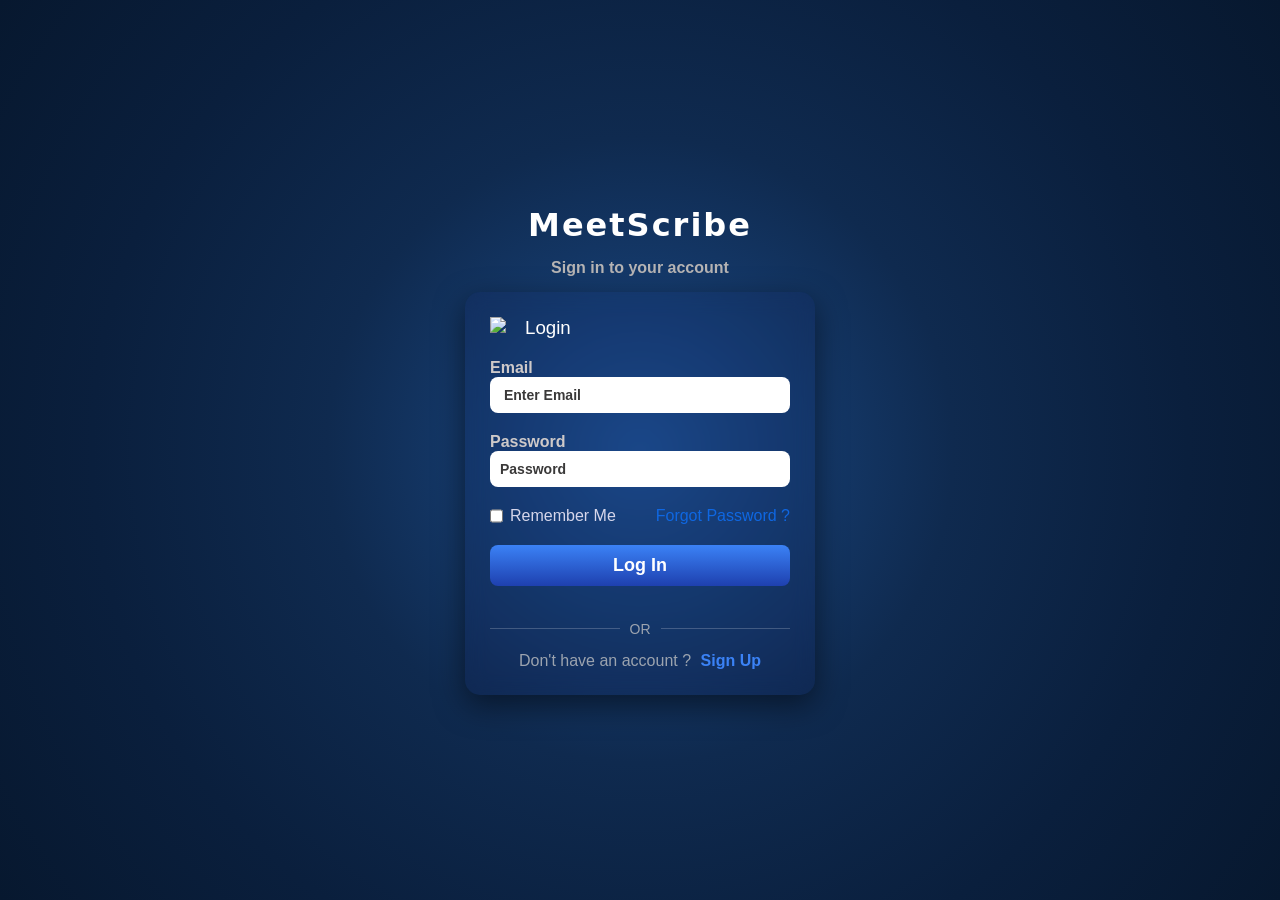
==== src/main/resources/static/Index.html @ 28a5c1a1 "Renamed" ====
<!DOCTYPE html>
<html lang="en">

<head>
    <meta charset="UTF-8">
    <meta name="viewport" content="width=device-width, initial-scale=1.0">
    <link rel="stylesheet" href="User_Authentication.css">
    <title>MeetScribe - Login</title>
</head>

<body>
    <div class="meetscribe">
        <div class="app-name">
            <!-- <img src="" alt="App Icon"> -->
            <h1>MeetScribe</h1>

        </div>
        <div class="sign-in">
            <p>Sign in to your account</p>
        </div>
        <div class="login-box">
            <div class="login">
                <img src="user.png" width="25px">
                <h3>Login</h3>
            </div>
            
            <div class="email">
                <label for="email">Email</label>
                <input type="email" id="email" class="inputs" placeholder=" Enter Email">

            </div>
            <div class="password">
                <label for="password">Password</label>
                <input type="password" id="pass" class="inputs" placeholder="Password">

            </div>
            <!-- <div class="Country">
                <label for="Country">Select Country</label>
                <select name="countyr" id="countries"><option value="country" id="country" class="inputs"> </option></select>
                

            </div> -->
            <div class="remember-forgot">
                <div class="remember-me">
                    <input type="checkbox">
                    <p>Remember Me</p>
                </div>
                <div class="forgot-pass">
                    <a href="#">Forgot Password ?</a>
                </div>
            </div>
            
            
            <div class="login-btn">
                <button id="login">Log In</button>
            </div>
            <div class="divider">
    <span>OR</span>
</div>
            <div class="signup">
                <p>Don't have an account ? <a href="Signup.html">Sign Up</a></p>
            </div>

        </div>

    </div>
<script src="User_Authentication.js"></script>
    
</body>

</html>
---- src/main/resources/static/User_Authentication.css ----
*{
    margin: 0;
    padding: 0;
    box-sizing: border-box;
    
    font-family: 'Segoe UI', sans-serif;
}
body{
    background: radial-gradient(circle at center,
    #1b4b8a 0%,
    #0f2a4f 40%,
    #0a1f3d 70%,
    #07182f 100%);

    display: flex;
    justify-content: center;
    align-items: center;
    height: 100vh;
}

.inputs{
   
  color: #000;              
  background-color: #fff; 
  caret-color: white;    

}
 ::placeholder{
    color: rgb(58, 57, 57);
    opacity: 1;
}
.app-name h1{
    text-align: center;
    margin-bottom: 15px;
    color: white;
    font-size: 32px;
    font-weight: 700;
    font-family:system-ui, -apple-system, BlinkMacSystemFont, 'Segoe UI', Roboto, Oxygen, Ubuntu, Cantarell, 'Open Sans', 'Helvetica Neue', sans-serif;
letter-spacing: 2px;
}
.meetscribe{
    width: 350px;
   
}

.sign-in p{
    margin-bottom: 15px;
    text-align: center;
    font-weight: 700;
    color: rgb(182, 180, 180);
}
.login-box {
    background: rgba(31, 9, 110, 0.05);
    padding: 25px;
    border-radius: 15px;
    backdrop-filter: blur(10px);
    box-shadow: 0 10px 30px rgba(0, 0, 0, 0.5);
}

.login{
    display: flex;
    gap: 10px;

    margin-bottom: 20px;

}
.login h3{
    color: white;
    font-weight: 500;
}

label{
    color: #cec9c9;
    font-weight: 600;
    
    
}
.email, .password{
    margin-bottom: 20px;
}

.inputs {
    width: 100%;
    padding: 10px;
    border-radius: 8px;
    border: none;
    outline: none;
    background: #ffffff;
    color: black;
    transition: 0.3s;
    font-size: 14px;
    font-weight: 600;
}
.remember-forgot{
    display: flex;
    justify-content: space-between;
}
.remember-me{
    display: flex;
gap: 7px;
margin-bottom: 20px;
}
.remember-me input{
    cursor: pointer;
}
.remember-me p{
    color: rgb(214, 214, 235);
    font-weight: 500;
}
.forgot-pass a{
    text-decoration: none;
    font-weight: 500;
    color: #0f67e2;
}
.login-btn button {
    width: 100%;
    padding: 10px;
    border-radius: 8px;
    border: none;
    background: linear-gradient(to bottom , #3b82f6, #1e40af);
    color: white;
    font-size: 18px;
    cursor: pointer;
    transition: 0.3s;
    font-weight: 600;
    margin-bottom: 20px;
}
.login-btn button:hover {
    background: linear-gradient(to bottom, #60a5fa,#2563eb);
    transform: translateY(-1px);
}
.signup{
    text-align: center;

}
.signup p{
    color: #9ca3af;
}
.signup p a{
    color: #3b82f6;
    text-decoration: none;
    margin-left: 5px;
    font-weight: 600;
}


.divider {
    display: flex;
    align-items: center;
    text-align: center;
    margin: 15px 0;
}
.Country{
    margin-bottom: 15px;
}

.divider::before,
.divider::after {
    content: '';
    flex: 1;
    border-bottom: 1px solid rgba(255, 255, 255, 0.2);
}

.divider span {
    margin: 0 10px;
    color: #9ca3af;
    font-size: 14px;
    font-weight: 500;
}

#countries {
    width: 100%;
    padding: 10px;
    border-radius: 8px;
    border: none;
    outline: none;
    background: #4d6ea5;
    color: white;
    font-size: 16px;
    font-weight: 600;
}
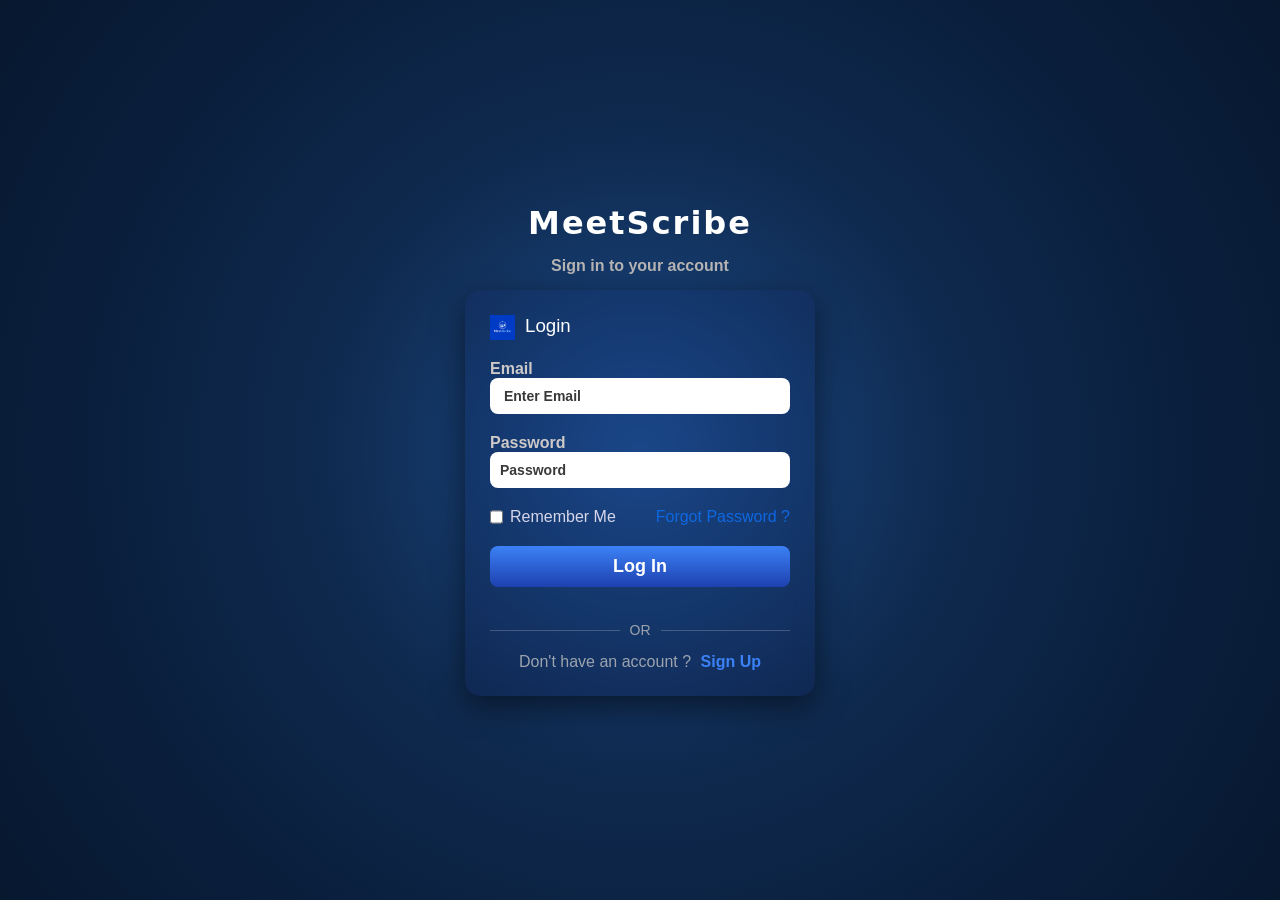
==== commit 55ebda86: "Groq transcription safe" ====
--- a/src/main/resources/static/Index.html
+++ b/src/main/resources/static/Index.html
@@ -20,10 +20,10 @@
         </div>
         <div class="login-box">
             <div class="login">
-                <img src="user.png" width="25px">
+                <img src="logo.png" width="25px">
                 <h3>Login</h3>
             </div>
-            
+
             <div class="email">
                 <label for="email">Email</label>
                 <input type="email" id="email" class="inputs" placeholder=" Enter Email">
@@ -37,7 +37,7 @@
             <!-- <div class="Country">
                 <label for="Country">Select Country</label>
                 <select name="countyr" id="countries"><option value="country" id="country" class="inputs"> </option></select>
-                
+
 
             </div> -->
             <div class="remember-forgot">
@@ -49,8 +49,8 @@
                     <a href="#">Forgot Password ?</a>
                 </div>
             </div>
-            
-            
+
+
             <div class="login-btn">
                 <button id="login">Log In</button>
             </div>
@@ -65,7 +65,7 @@
 
     </div>
 <script src="User_Authentication.js"></script>
-    
+
 </body>
 
 </html>
